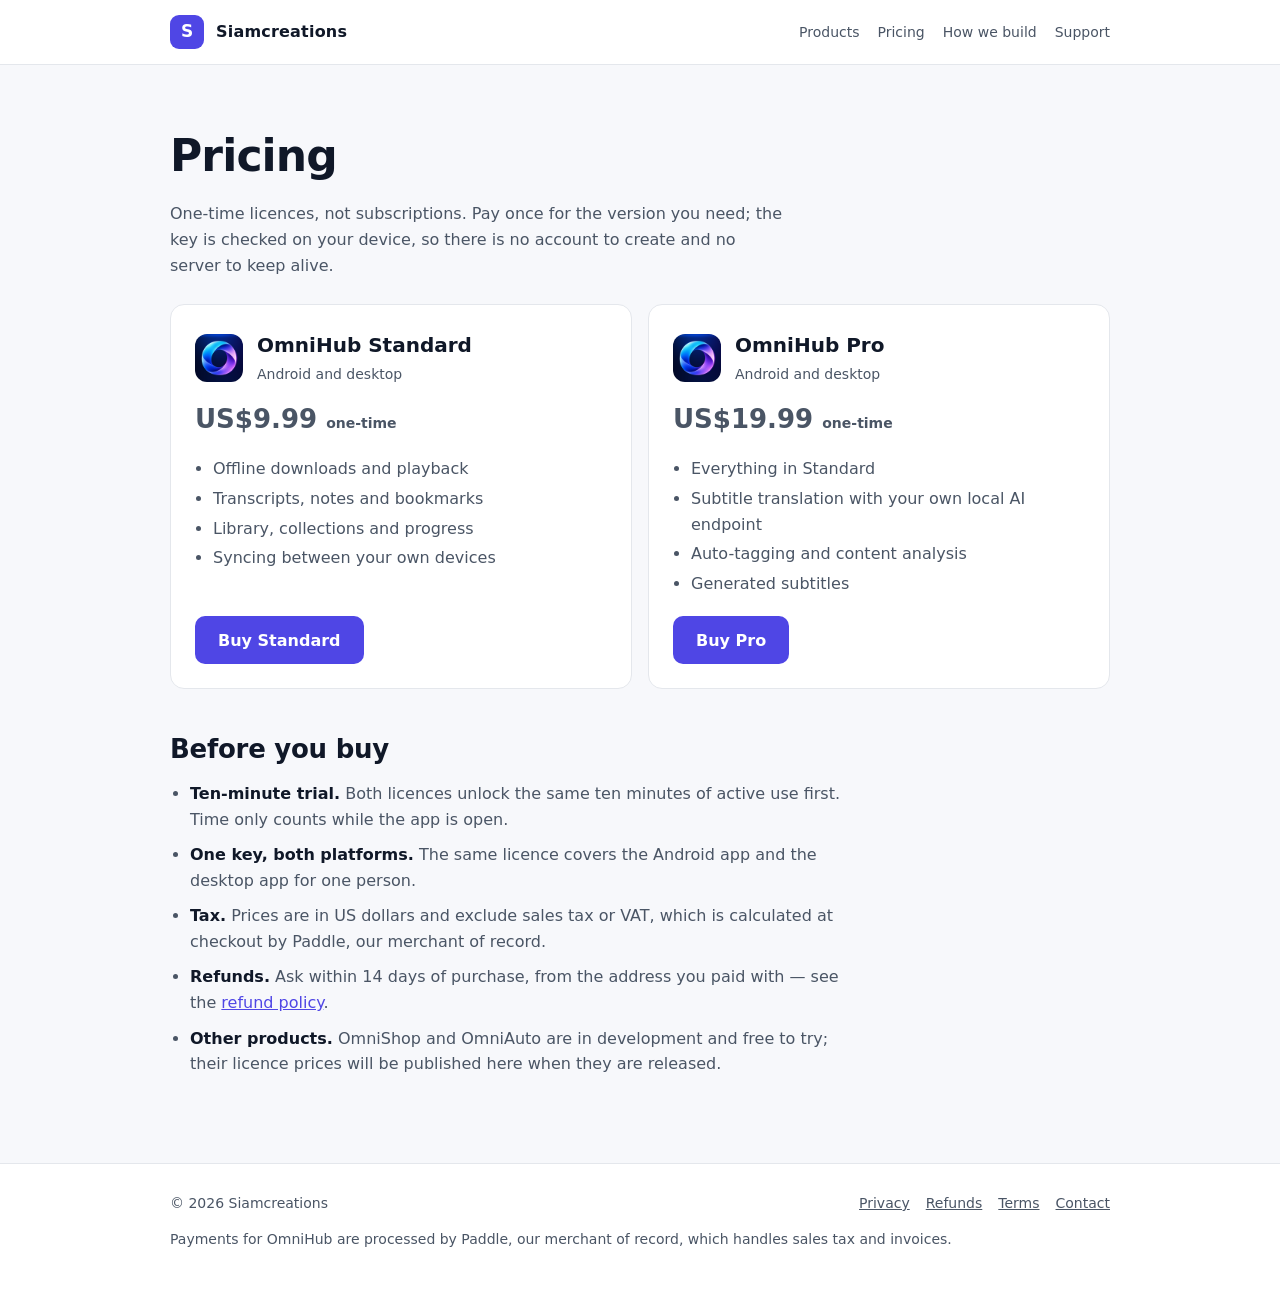
==== pricing/index.html @ 4b7238f1 "feat: add a pricing page Paddle asks for a pricing URL; the price lived in a section anchor on the p" ====
<!doctype html>
<html lang="en">
  <head>
    <meta charset="utf-8" />
    <meta name="viewport" content="width=device-width, initial-scale=1" />
    <title>Pricing — Siamcreations</title>
    <meta
      name="description"
      content="OmniHub pricing: US$9.99 Standard or US$19.99 Pro, one-time licences with a ten-minute trial. No subscription."
    />
    <meta property="og:type" content="website" />
    <meta property="og:title" content="Pricing — Siamcreations" />
    <meta
      property="og:description"
      content="One-time licences for OmniHub. Standard US$9.99, Pro US$19.99. No subscription."
    />
    <meta property="og:url" content="https://siamcreations.app/pricing/" />
    <meta
      property="og:image"
      content="https://siamcreations.app/assets/og.png"
    />
    <link rel="canonical" href="https://siamcreations.app/pricing/" />
    <link
      rel="icon"
      href="data:image/svg+xml,%3Csvg xmlns='http://www.w3.org/2000/svg' viewBox='0 0 32 32'%3E%3Crect width='32' height='32' rx='8' fill='%234f46e5'/%3E%3Ctext x='16' y='22' font-family='system-ui,sans-serif' font-size='17' font-weight='700' text-anchor='middle' fill='white'%3ES%3C/text%3E%3C/svg%3E"
    />
    <link rel="stylesheet" href="../styles.css" />
  </head>
  <body>
    <a class="skip" href="#main">Skip to content</a>

    <header class="site">
      <div class="wrap">
        <span class="monogram" aria-hidden="true">S</span>
        <span class="name"><a href="../">Siamcreations</a></span>
        <nav aria-label="Main">
          <a href="../#products">Products</a>
          <a href="./" aria-current="page">Pricing</a>
          <a href="../#principles">How we build</a>
          <a href="../#support">Support</a>
        </nav>
      </div>
    </header>

    <main id="main">
      <section class="wrap">
        <h1 class="page-title">Pricing</h1>
        <p class="section-lede">
          One-time licences, not subscriptions. Pay once for the version you
          need; the key is checked on your device, so there is no account to
          create and no server to keep alive.
        </p>

        <div class="grid">
          <article class="card product">
            <div class="product-head">
              <img
                src="../assets/icon-omnihub.png"
                alt=""
                width="48"
                height="48"
              />
              <div>
                <h3>OmniHub Standard</h3>
                <span class="kind">Android and desktop</span>
              </div>
            </div>
            <p class="price-line">
              US$9.99 <span class="muted">one-time</span>
            </p>
            <ul>
              <li>Offline downloads and playback</li>
              <li>Transcripts, notes and bookmarks</li>
              <li>Library, collections and progress</li>
              <li>Syncing between your own devices</li>
            </ul>
            <div class="actions">
              <a
                class="button primary"
                href="https://omnihub.siamcreations.app/#licence"
                >Buy Standard</a
              >
            </div>
          </article>

          <article class="card product">
            <div class="product-head">
              <img
                src="../assets/icon-omnihub.png"
                alt=""
                width="48"
                height="48"
              />
              <div>
                <h3>OmniHub Pro</h3>
                <span class="kind">Android and desktop</span>
              </div>
            </div>
            <p class="price-line">
              US$19.99 <span class="muted">one-time</span>
            </p>
            <ul>
              <li>Everything in Standard</li>
              <li>Subtitle translation with your own local AI endpoint</li>
              <li>Auto-tagging and content analysis</li>
              <li>Generated subtitles</li>
            </ul>
            <div class="actions">
              <a
                class="button primary"
                href="https://omnihub.siamcreations.app/#licence"
                >Buy Pro</a
              >
            </div>
          </article>
        </div>

        <div class="notes">
          <h2>Before you buy</h2>
          <ul>
            <li>
              <strong>Ten-minute trial.</strong> Both licences unlock the same
              ten minutes of active use first. Time only counts while the app is
              open.
            </li>
            <li>
              <strong>One key, both platforms.</strong> The same licence covers
              the Android app and the desktop app for one person.
            </li>
            <li>
              <strong>Tax.</strong> Prices are in US dollars and exclude sales
              tax or VAT, which is calculated at checkout by Paddle, our
              merchant of record.
            </li>
            <li>
              <strong>Refunds.</strong> Ask within 14 days of purchase, from the
              address you paid with — see the
              <a href="https://omnihub.siamcreations.app/refunds.html"
                >refund policy</a
              >.
            </li>
            <li>
              <strong>Other products.</strong> OmniShop and OmniAuto are in
              development and free to try; their licence prices will be
              published here when they are released.
            </li>
          </ul>
        </div>
      </section>
    </main>

    <footer class="site">
      <div class="wrap">
        <span>© 2026 Siamcreations</span>
        <nav aria-label="Legal">
          <a href="https://omnihub.siamcreations.app/privacy.html">Privacy</a>
          <a href="https://omnihub.siamcreations.app/refunds.html">Refunds</a>
          <a href="https://omnihub.siamcreations.app/terms.html">Terms</a>
          <a href="mailto:support@siamcreations.app">Contact</a>
        </nav>
      </div>
      <div class="wrap">
        <p class="muted">
          Payments for OmniHub are processed by Paddle, our merchant of record,
          which handles sales tax and invoices.
        </p>
      </div>
    </footer>
  </body>
</html>
---- styles.css ----
:root {
  --bg: #f7f8fb;
  --surface: #ffffff;
  --text: #101828;
  --muted: #4a5565;
  --border: #e4e7ec;
  --primary: #4f46e5;
  --primary-text: #ffffff;
  --accent: #eef2ff;
  --radius: 14px;
  --max: 980px;
}

@media (prefers-color-scheme: dark) {
  :root {
    --bg: #0b1020;
    --surface: #121a2e;
    --text: #eef2ff;
    --muted: #a9b4c9;
    --border: #223048;
    --primary: #818cf8;
    --primary-text: #0b1020;
    --accent: #17203a;
  }
}

* {
  box-sizing: border-box;
}

html {
  -webkit-text-size-adjust: 100%;
  scroll-behavior: smooth;
}

@media (prefers-reduced-motion: reduce) {
  html {
    scroll-behavior: auto;
  }
}

body {
  margin: 0;
  background: var(--bg);
  color: var(--text);
  font-family:
    system-ui,
    -apple-system,
    "Segoe UI",
    Roboto,
    sans-serif;
  line-height: 1.6;
}

a {
  color: var(--primary);
}

.skip {
  position: absolute;
  left: -999px;
  top: 0;
  background: var(--surface);
  padding: 10px 14px;
  border-radius: 0 0 10px 0;
  border: 1px solid var(--border);
  z-index: 10;
}

.skip:focus {
  left: 0;
}

.wrap {
  max-width: var(--max);
  margin: 0 auto;
  padding: 0 20px;
}

header.site {
  border-bottom: 1px solid var(--border);
  background: var(--surface);
}

header.site .wrap {
  display: flex;
  align-items: center;
  gap: 12px;
  min-height: 64px;
}

.monogram {
  display: inline-flex;
  align-items: center;
  justify-content: center;
  width: 34px;
  height: 34px;
  border-radius: 9px;
  background: var(--primary);
  color: var(--primary-text);
  font-weight: 800;
  font-size: 17px;
  letter-spacing: -0.02em;
}

header.site .name {
  font-weight: 700;
  letter-spacing: 0.2px;
}

header.site .name a {
  color: inherit;
  text-decoration: none;
}

header.site nav {
  margin-left: auto;
  display: flex;
  gap: 18px;
  font-size: 14px;
}

header.site nav a {
  color: var(--muted);
  text-decoration: none;
}

header.site nav a:hover {
  color: var(--text);
}

.hero {
  /* Keep the side gutters from .wrap: a `padding` shorthand here wiped them and
     ran the headline to the screen edges on a phone. */
  padding: 72px 20px 40px;
  text-align: center;
}

.hero h1 {
  font-size: clamp(32px, 6vw, 52px);
  line-height: 1.1;
  margin: 0 0 16px;
  letter-spacing: -0.02em;
}

.hero p.lede {
  font-size: clamp(16px, 2.4vw, 20px);
  color: var(--muted);
  max-width: 620px;
  margin: 0 auto 30px;
}

.actions {
  display: flex;
  flex-wrap: wrap;
  gap: 12px;
  justify-content: center;
}

.button {
  display: inline-flex;
  align-items: center;
  justify-content: center;
  min-height: 48px;
  padding: 0 22px;
  border-radius: 10px;
  font-weight: 650;
  text-decoration: none;
  border: 1px solid transparent;
}

.button.primary {
  background: var(--primary);
  color: var(--primary-text);
}

.button.secondary {
  background: var(--surface);
  color: var(--text);
  border-color: var(--border);
}

.button:focus-visible,
a:focus-visible {
  outline: 3px solid var(--primary);
  outline-offset: 3px;
}

.muted {
  color: var(--muted);
  font-size: 14px;
}

/* `.wrap` is a class, so it outranks the element rule below and was wiping the
   vertical padding on every `<section class="wrap">`. Set it where it wins. */
section {
  padding: 56px 0;
}

section.wrap {
  padding: 56px 20px;
}

h2 {
  font-size: clamp(22px, 3vw, 30px);
  letter-spacing: -0.01em;
  margin: 0 0 10px;
}

.section-lede {
  color: var(--muted);
  max-width: 620px;
  margin: 0 0 26px;
}

.grid {
  display: grid;
  grid-template-columns: repeat(auto-fit, minmax(250px, 1fr));
  gap: 16px;
}

.card {
  background: var(--surface);
  border: 1px solid var(--border);
  border-radius: var(--radius);
  padding: 20px;
}

.card h3 {
  margin: 0 0 6px;
  font-size: 17px;
}

.card p {
  margin: 0;
  color: var(--muted);
}

/* Product card: the only place on the page with its own layout. */
.product {
  display: flex;
  flex-direction: column;
  gap: 12px;
  padding: 24px;
}

.product-head {
  display: flex;
  align-items: center;
  gap: 14px;
}

.product-head img {
  width: 48px;
  height: 48px;
  border-radius: 12px;
}

.product-head h3 {
  margin: 0;
  font-size: 20px;
}

.product-head .kind {
  color: var(--muted);
  font-size: 14px;
}

.product ul {
  margin: 0;
  padding-left: 18px;
  color: var(--muted);
}

.product li {
  margin: 4px 0;
}

.product .actions {
  justify-content: flex-start;
  /* Cards in a row share a height; keep the buttons on the same line. */
  margin-top: auto;
  padding-top: 4px;
}

.product .price {
  font-weight: 700;
}

.support {
  background: var(--surface);
  border: 1px solid var(--border);
  border-radius: var(--radius);
  padding: 28px;
  display: flex;
  flex-wrap: wrap;
  align-items: center;
  justify-content: space-between;
  gap: 16px;
}

.support > div {
  flex: 1 1 340px;
}

.support p {
  margin: 0;
  color: var(--muted);
}

.support > .button {
  flex: 0 0 auto;
}

footer.site {
  border-top: 1px solid var(--border);
  background: var(--surface);
  margin-top: 20px;
  padding: 28px 0;
}

footer.site .wrap {
  display: flex;
  flex-wrap: wrap;
  gap: 16px;
  align-items: center;
  justify-content: space-between;
  font-size: 14px;
  color: var(--muted);
}

footer.site nav {
  display: flex;
  flex-wrap: wrap;
  gap: 16px;
}

footer.site a {
  color: var(--muted);
}

footer.site a:hover {
  color: var(--text);
}

@media (max-width: 560px) {
  /* Three nav links do not fit beside the wordmark on a phone; give them their
     own row instead of wrapping each label onto three lines. */
  header.site .wrap {
    flex-wrap: wrap;
    row-gap: 2px;
  }

  header.site nav {
    flex-basis: 100%;
    margin-left: 0;
    gap: 16px;
    padding-bottom: 10px;
    font-size: 13px;
  }

  .hero {
    padding-top: 48px;
  }

  section,
  section.wrap {
    padding: 40px 20px;
  }
}

/* Pricing page */
.page-title {
  font-size: clamp(30px, 5vw, 44px);
  letter-spacing: -0.02em;
  margin: 0 0 10px;
}

.price-line {
  font-size: 26px;
  font-weight: 700;
  margin: 0;
}

.notes {
  margin-top: 40px;
}

.notes h2 {
  font-size: clamp(20px, 2.6vw, 26px);
}

.notes ul {
  margin: 0;
  padding-left: 20px;
  color: var(--muted);
  max-width: 680px;
}

.notes li {
  margin: 10px 0;
}

.notes strong {
  color: var(--text);
}
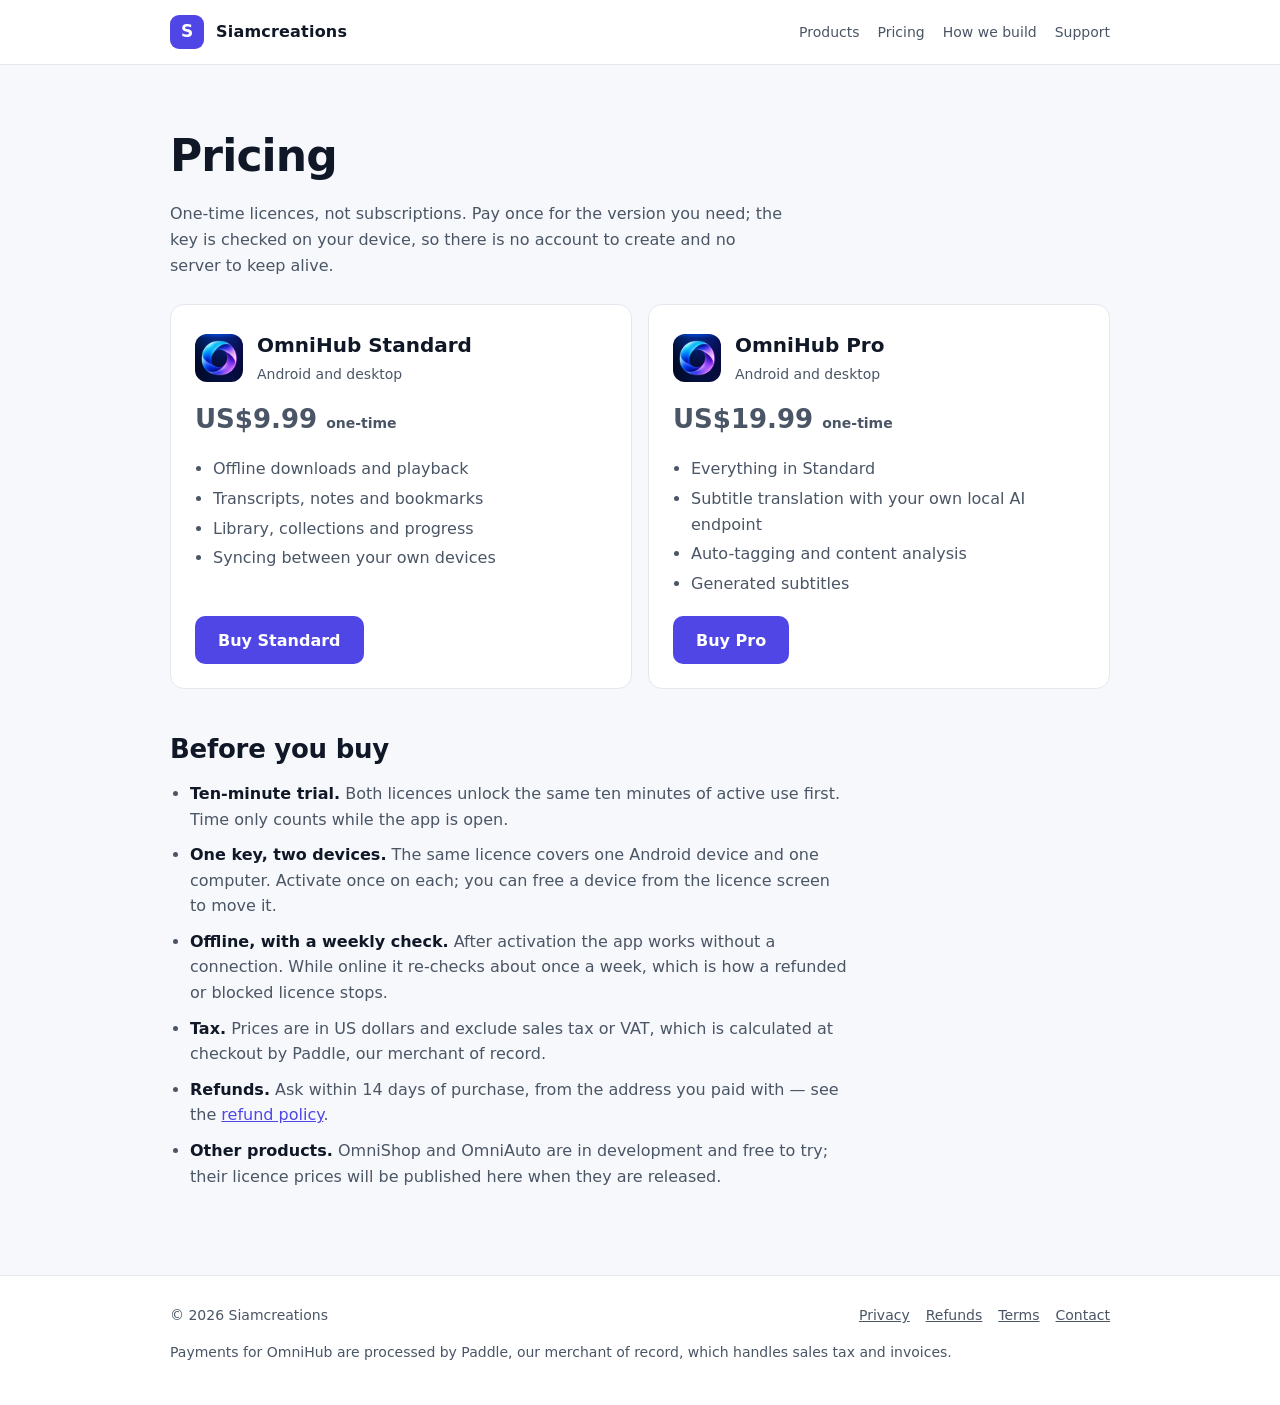
==== commit 3dd4c47d: "copy: describe activation, two devices and the weekly check" ====
--- a/pricing/index.html
+++ b/pricing/index.html
@@ -124,8 +124,15 @@
               open.
             </li>
             <li>
-              <strong>One key, both platforms.</strong> The same licence covers
-              the Android app and the desktop app for one person.
+              <strong>One key, two devices.</strong> The same licence covers one
+              Android device and one computer. Activate once on each; you can
+              free a device from the licence screen to move it.
+            </li>
+            <li>
+              <strong>Offline, with a weekly check.</strong> After activation
+              the app works without a connection. While online it re-checks
+              about once a week, which is how a refunded or blocked licence
+              stops.
             </li>
             <li>
               <strong>Tax.</strong> Prices are in US dollars and exclude sales
@@ -135,9 +142,7 @@
             <li>
               <strong>Refunds.</strong> Ask within 14 days of purchase, from the
               address you paid with — see the
-              <a href="https://omnihub.siamcreations.app/refunds.html"
-                >refund policy</a
-              >.
+              <a href="../refunds/">refund policy</a>.
             </li>
             <li>
               <strong>Other products.</strong> OmniShop and OmniAuto are in
@@ -153,9 +158,9 @@
       <div class="wrap">
         <span>© 2026 Siamcreations</span>
         <nav aria-label="Legal">
-          <a href="https://omnihub.siamcreations.app/privacy.html">Privacy</a>
-          <a href="https://omnihub.siamcreations.app/refunds.html">Refunds</a>
-          <a href="https://omnihub.siamcreations.app/terms.html">Terms</a>
+          <a href="../privacy/">Privacy</a>
+          <a href="../refunds/">Refunds</a>
+          <a href="../terms/">Terms</a>
           <a href="mailto:support@siamcreations.app">Contact</a>
         </nav>
       </div>
--- a/styles.css
+++ b/styles.css
@@ -404,3 +404,44 @@
 .notes strong {
   color: var(--text);
 }
+
+/* Legal pages */
+.legal {
+  max-width: 760px;
+  padding-top: 56px;
+  padding-bottom: 56px;
+}
+
+.legal h1 {
+  font-size: clamp(28px, 4.5vw, 38px);
+  letter-spacing: -0.02em;
+  margin: 0 0 6px;
+}
+
+.legal .updated {
+  color: var(--muted);
+  font-size: 14px;
+  margin: 0 0 26px;
+}
+
+.legal h2 {
+  font-size: 19px;
+  margin: 30px 0 8px;
+}
+
+.legal p,
+.legal li {
+  color: var(--muted);
+}
+
+.legal ul {
+  padding-left: 20px;
+}
+
+.legal li {
+  margin: 8px 0;
+}
+
+.legal strong {
+  color: var(--text);
+}
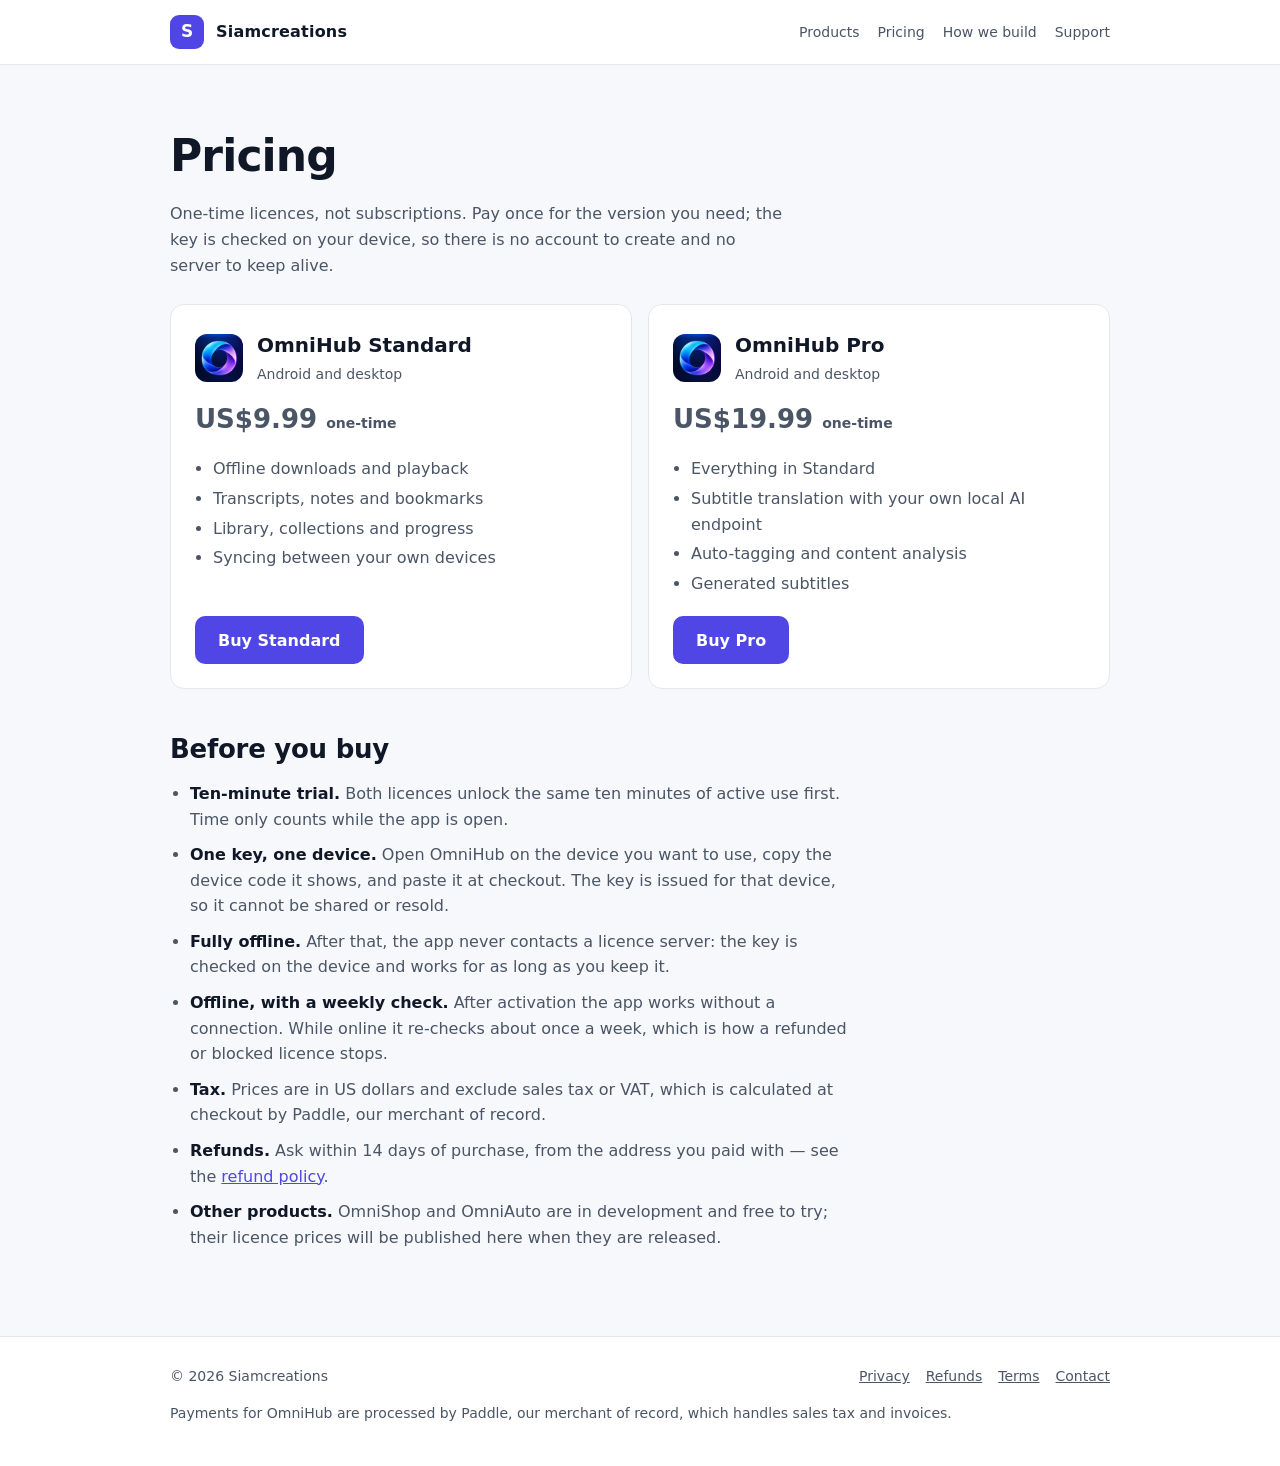
==== commit f9aa0c7a: "copy: per-device licensing, fully offline after purchase" ====
--- a/pricing/index.html
+++ b/pricing/index.html
@@ -124,9 +124,15 @@
               open.
             </li>
             <li>
-              <strong>One key, two devices.</strong> The same licence covers one
-              Android device and one computer. Activate once on each; you can
-              free a device from the licence screen to move it.
+              <strong>One key, one device.</strong> Open OmniHub on the device
+              you want to use, copy the device code it shows, and paste it at
+              checkout. The key is issued for that device, so it cannot be
+              shared or resold.
+            </li>
+            <li>
+              <strong>Fully offline.</strong> After that, the app never contacts
+              a licence server: the key is checked on the device and works for
+              as long as you keep it.
             </li>
             <li>
               <strong>Offline, with a weekly check.</strong> After activation
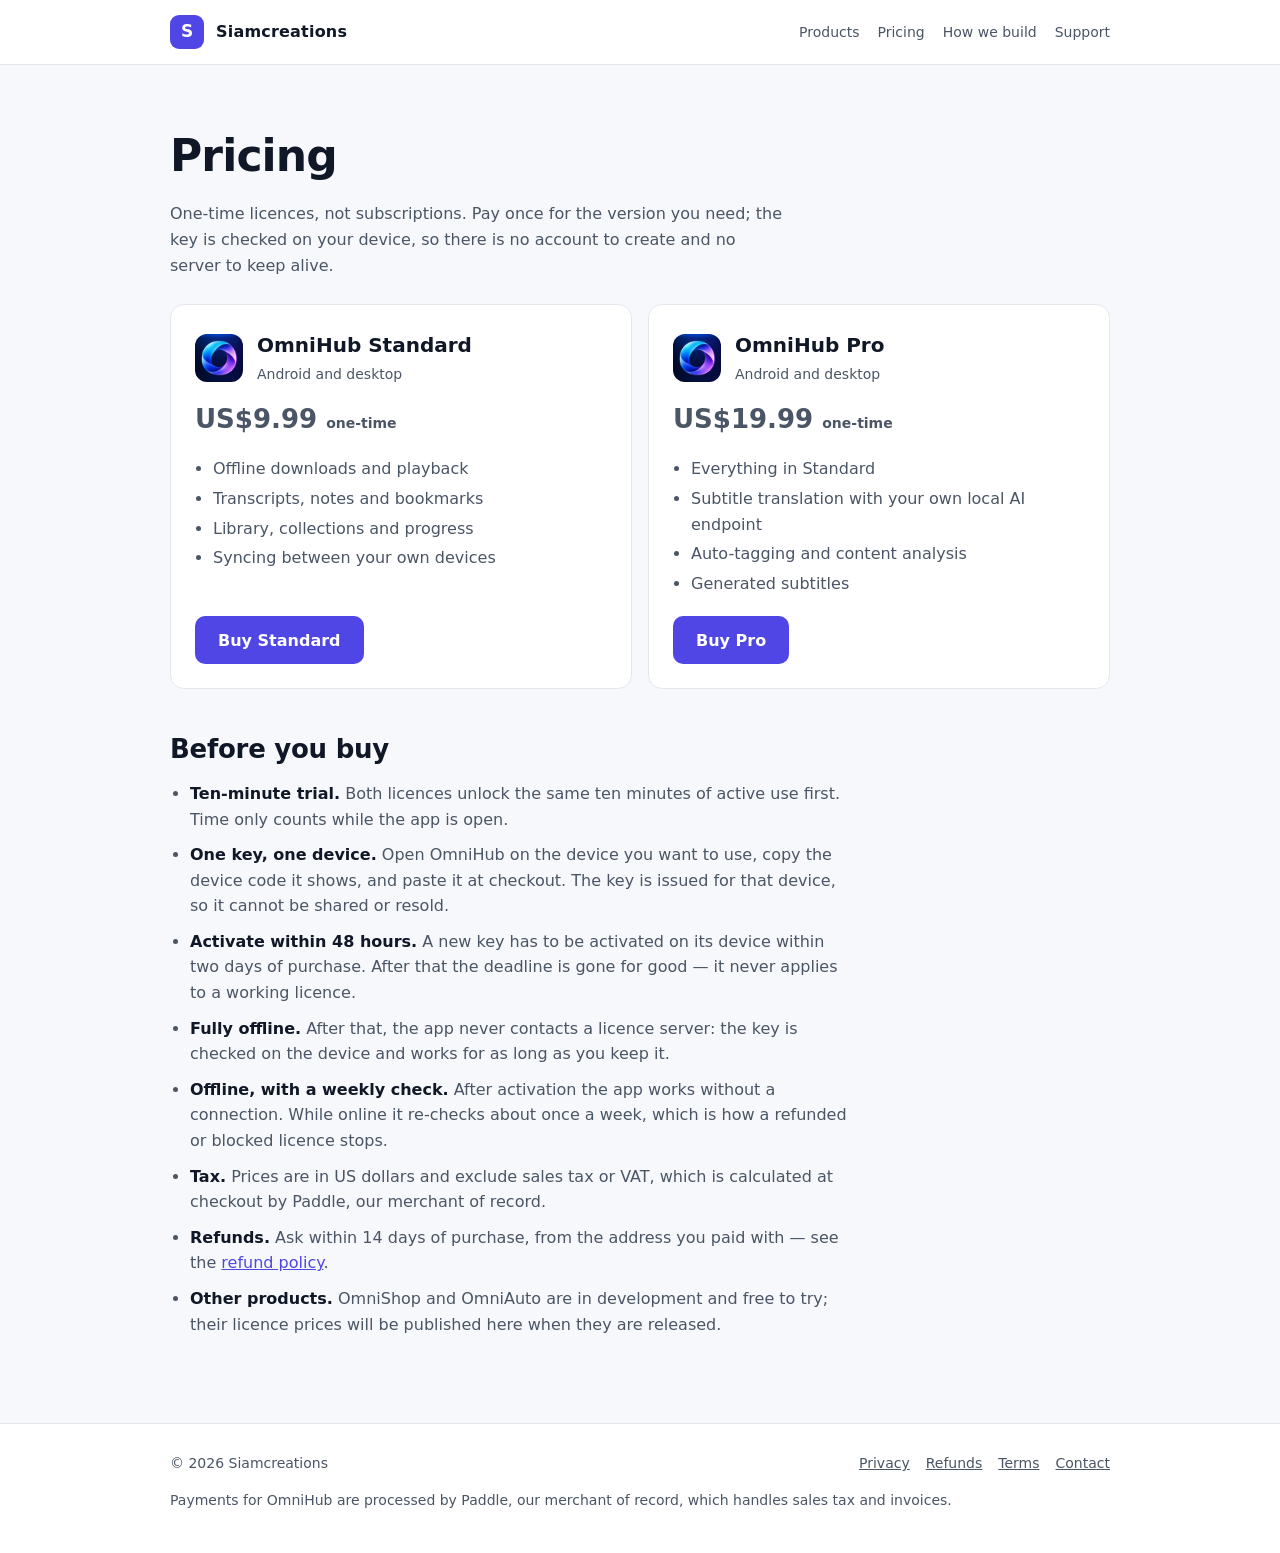
==== commit 91b30854: "copy: say the key must be activated within 48 hours The app enforces an activation window the site n" ====
--- a/pricing/index.html
+++ b/pricing/index.html
@@ -130,6 +130,12 @@
               shared or resold.
             </li>
             <li>
+              <strong>Activate within 48 hours.</strong> A new key has to be
+              activated on its device within two days of purchase. After that
+              the deadline is gone for good — it never applies to a working
+              licence.
+            </li>
+            <li>
               <strong>Fully offline.</strong> After that, the app never contacts
               a licence server: the key is checked on the device and works for
               as long as you keep it.
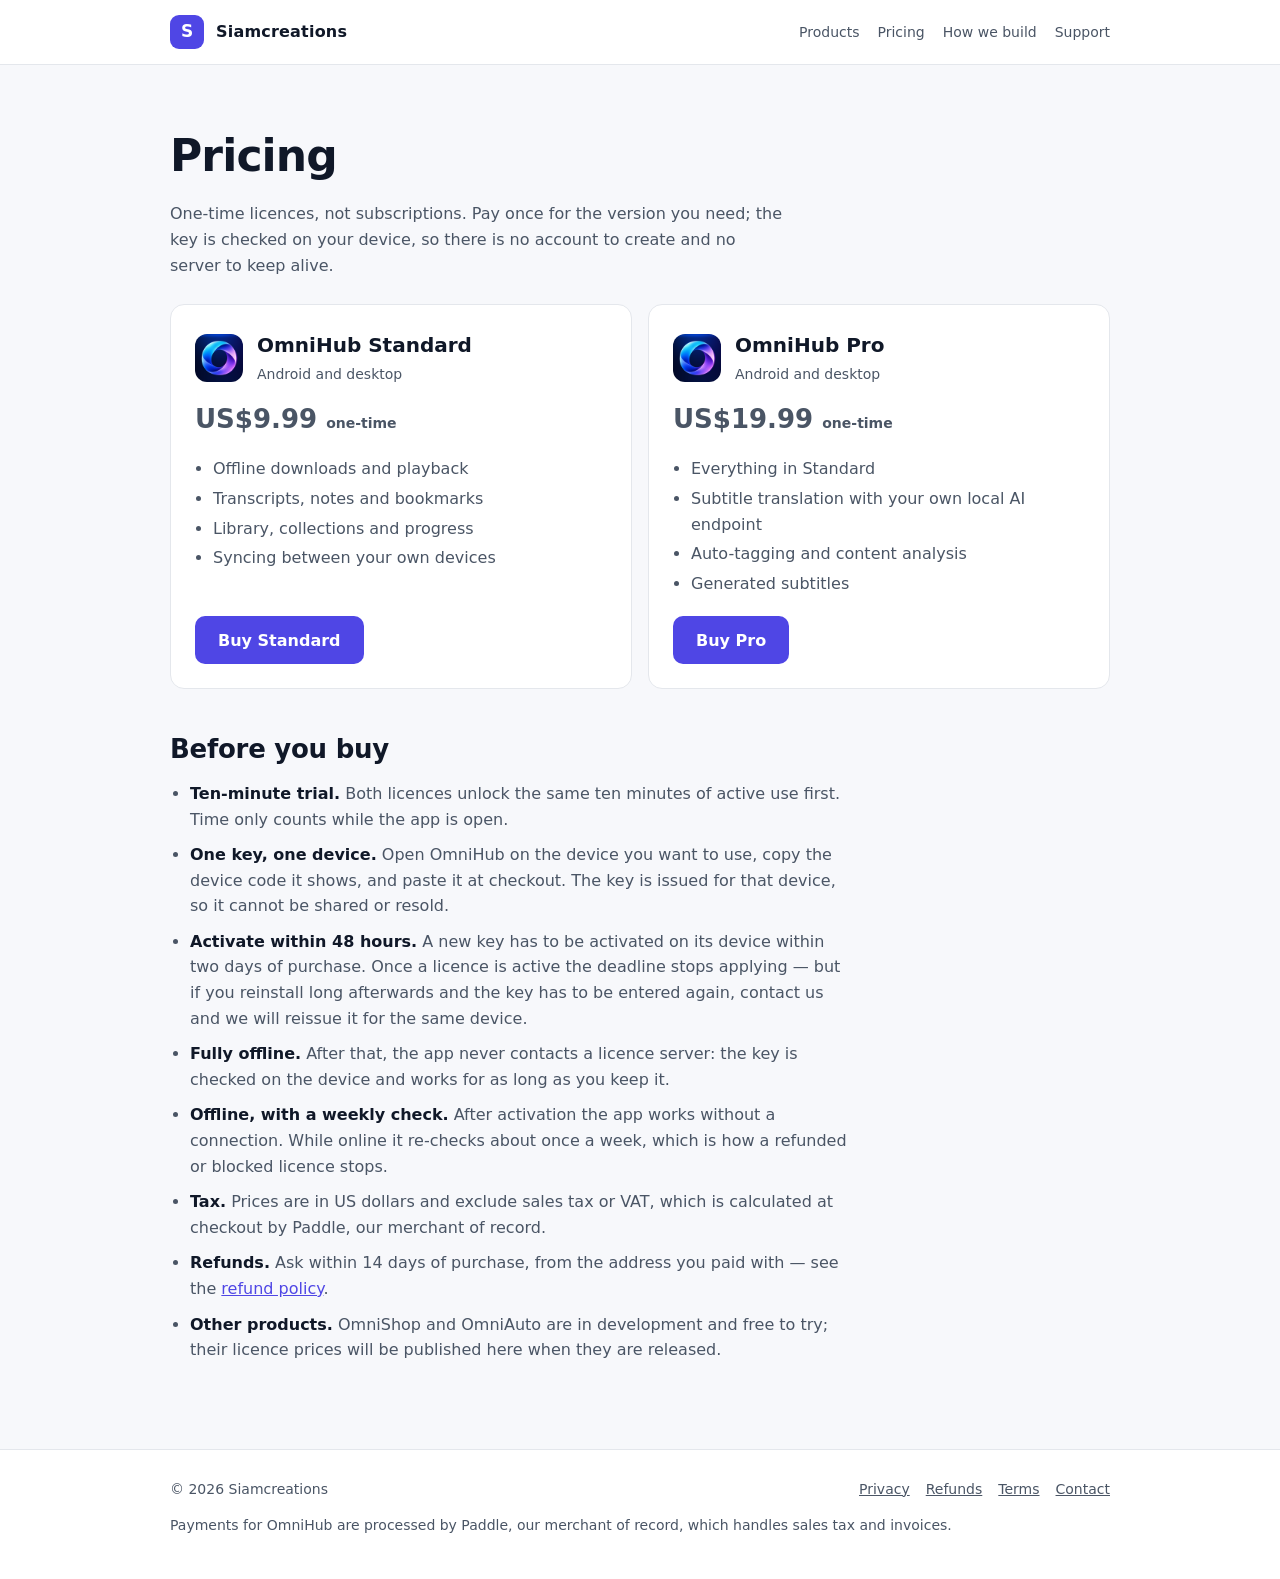
==== commit f8d41b1b: "copy: be precise about what the 48-hour window does not cover The app checks the deadline whenever a" ====
--- a/pricing/index.html
+++ b/pricing/index.html
@@ -131,9 +131,10 @@
             </li>
             <li>
               <strong>Activate within 48 hours.</strong> A new key has to be
-              activated on its device within two days of purchase. After that
-              the deadline is gone for good — it never applies to a working
-              licence.
+              activated on its device within two days of purchase. Once a
+              licence is active the deadline stops applying — but if you
+              reinstall long afterwards and the key has to be entered again,
+              contact us and we will reissue it for the same device.
             </li>
             <li>
               <strong>Fully offline.</strong> After that, the app never contacts
